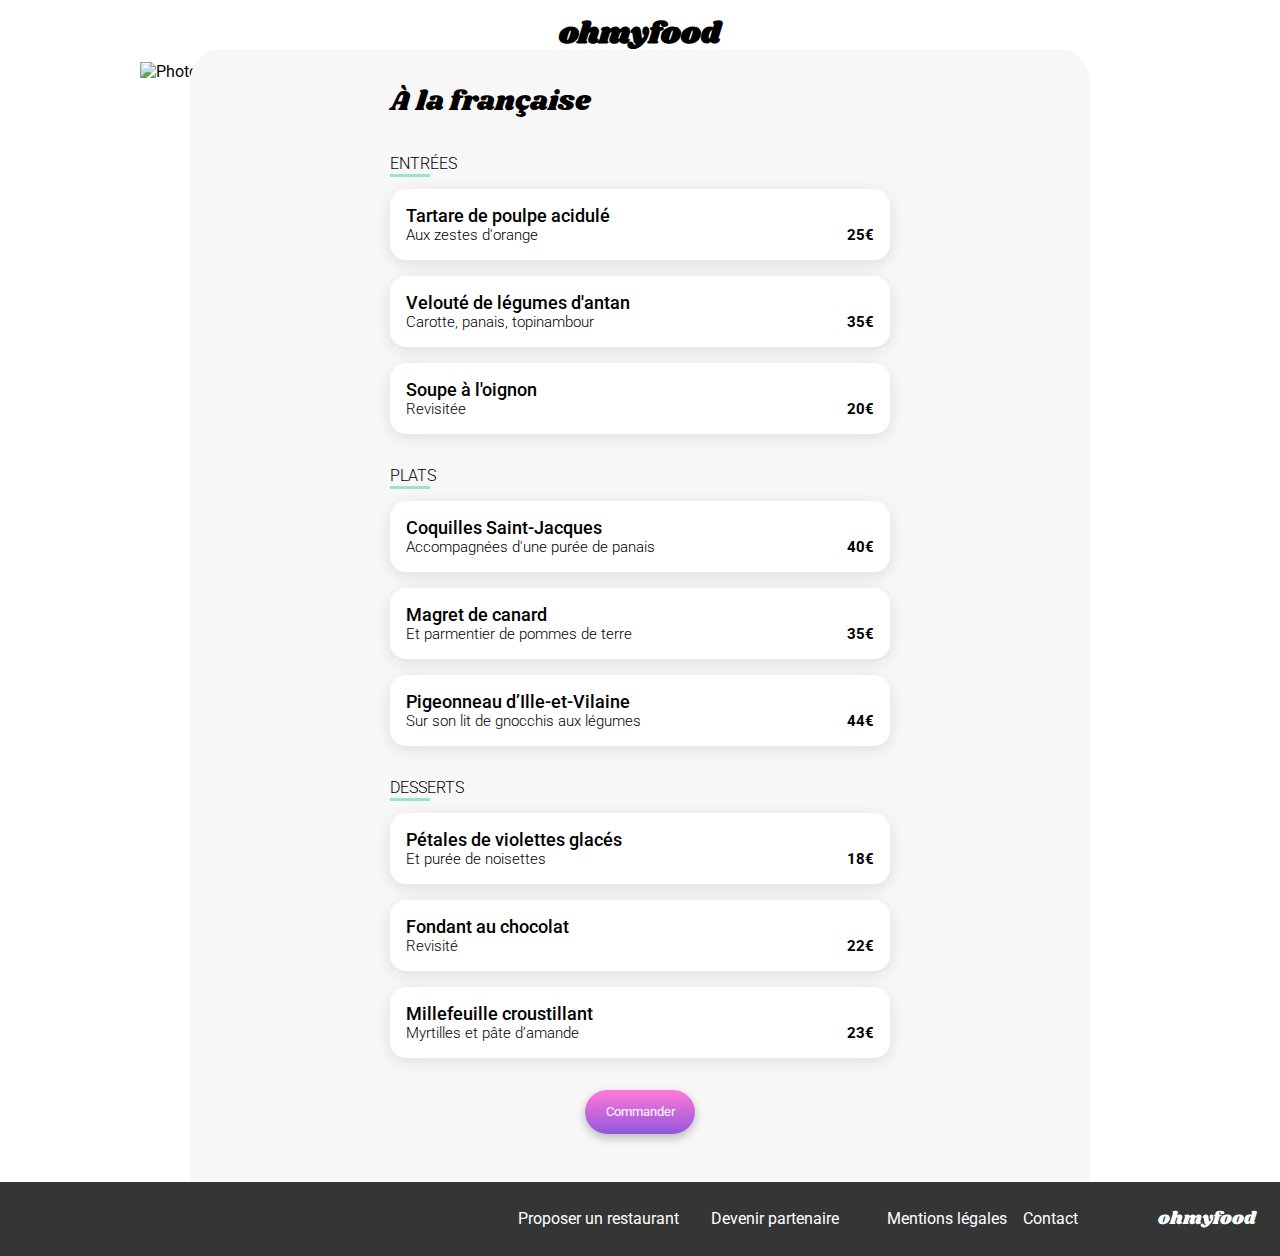
==== html/a-la-francaise.html @ 34677d3c "added restaurants pages" ====
<!DOCTYPE html>
<html lang="fr">

<head>
    <meta charset="UTF-8">
    <meta http-equiv="X-UA-Compatible" content="IE=edge">
    <meta name="viewport" content="width=device-width, initial-scale=1.0">
    <link href="../css/style.css" rel="stylesheet">
    <link href="./images/favicon/favicon.png" rel="icon">
    <link rel="preconnect" href="https://fonts.googleapis.com">
    <link rel="preconnect" href="https://fonts.gstatic.com" crossorigin>
    <link href="https://fonts.googleapis.com/css2?family=Roboto:wght@300;400;500&family=Shrikhand&display=swap"
        rel="stylesheet">
    <script src="https://kit.fontawesome.com/c49140e037.js" crossorigin="anonymous"></script>
    <title>À la française - OhMyFood</title>
</head>

<body>
    <header class="header">
        <div class="header__container">
            <a href="../index.html" class="header__back-link"><i class="fa-solid fa-arrow-left"></i></a>
            <h1 class="header__title">ohmyfood</h1>
        </div>
    </header>


    <main>
        <img class="restaurant-image" src="../images/restaurants/a-la-francaise.jpg"
            alt="Photo du restaurant À la française"></img>
        <div class="carte-wrapper -c-bg-background">
            <div class="carte-restaurant -c-bg-background">
                <div class="carte-restaurant__title">
                    <h3 class="carte-restaurant__name">À la française</h3>
                    <i class="fa-regular fa-heart carte-restaurant__like like-button"></i>
                    <i class="fa-solid fa-heart carte-restaurant__like like-button --liked"></i>
                </div>
                <div class="carte-restaurant__category carte-category">
                    <h4 class="carte-category__title">ENTRÉES</h4>
                    <div class="carte-category__content">
                        <div class="carte-plate__title">Tartare de poulpe acidulé</div>
                        <div class="carte-plate__description">Aux zestes d'orange</div>
                        <div class="carte-plate__price">25€</div>
                    </div>
                    <div class="carte-category__content">
                        <div class="carte-plate__title">Velouté de légumes d'antan</div>
                        <div class="carte-plate__description">Carotte, panais, topinambour</div>
                        <div class="carte-plate__price">35€</div>
                    </div>
                    <div class="carte-category__content">
                        <div class="carte-plate__title">Soupe à l'oignon</div>
                        <div class="carte-plate__description">Revisitée</div>
                        <div class="carte-plate__price">20€</div>
                    </div>
                </div>
                <div class="carte-restaurant__category carte-category">
                    <h4 class="carte-category__title">PLATS</h4>
                    <div class="carte-category__content">
                        <div class="carte-plate__title">Coquilles Saint-Jacques</div>
                        <div class="carte-plate__description">Accompagnées d'une purée de panais</div>
                        <div class="carte-plate__price">40€</div>
                    </div>
                    <div class="carte-category__content">
                        <div class="carte-plate__title">Magret de canard</div>
                        <div class="carte-plate__description">Et parmentier de pommes de terre</div>
                        <div class="carte-plate__price">35€</div>
                    </div>
                    <div class="carte-category__content">
                        <div class="carte-plate__title">Pigeonneau d’Ille-et-Vilaine</div>
                        <div class="carte-plate__description">Sur son lit de gnocchis aux légumes</div>
                        <div class="carte-plate__price">44€</div>
                    </div>
                </div>
                <div class="carte-restaurant__category carte-category">
                    <h4 class="carte-category__title">DESSERTS</h4>
                    <div class="carte-category__content">
                        <div class="carte-plate__title">Pétales de violettes glacés</div>
                        <div class="carte-plate__description">Et purée de noisettes</div>
                        <div class="carte-plate__price">18€</div>
                    </div>
                    <div class="carte-category__content">
                        <div class="carte-plate__title">Fondant au chocolat</div>
                        <div class="carte-plate__description">Revisité</div>
                        <div class="carte-plate__price">22€</div>
                    </div>
                    <div class="carte-category__content">
                        <div class="carte-plate__title">Millefeuille croustillant</div>
                        <div class="carte-plate__description">Myrtilles et pâte d’amande</div>
                        <div class="carte-plate__price">23€</div>
                    </div>
                </div>
                <a href="#" class="carte-restaurant__command-button"><button class="primary-button">Commander</button></a>
            </div>
        </div>
    </main>


    <footer class="footer -c-bg-footer">
        <div class="footer__container">
            <div class="footer__title">ohmyfood</div>
            <ul class="footer__list">
                <li class="footer__link"><i class="fa-solid fa-utensils footer__icon"></i>Proposer un restaurant</li>
                <li class="footer__link"><i class="fa-solid fa-handshake-angle footer__icon"></i>Devenir partenaire</li>
                <li class="footer__link">Mentions légales</li>
                <li class="footer__link"><a class="footer__link" href="mailto:contact@ohmyfood.fr">Contact</a></li>
            </ul>
        </div>
    </footer>
</body>

</html>
---- css/style.css ----
* {
  box-sizing: border-box;
  margin: 0;
  padding: 0;
  text-decoration: none;
  list-style-type: none;
  color: black;
}

:root {
  --main-color: #9356DC;
  --secondary-color: #FF79DA;
  --accent-color: #99E2D0;
  --accent-secondary-color: #008766;
  --icon-color: #7e7e7e;
  --background-color: #F7F7F7;
  --footer-color: #353535;
}

* {
  font-family: "Roboto", sans-serif;
}

h1 {
  font-family: "Shrikhand", cursive;
  text-align: center;
  font-size: 1.875rem;
  padding: 0.4em 0 0.2em;
}

.header__location {
  font-weight: 500;
}

h2 {
  font-size: 1.5rem;
}

.fonctionnement__card-text {
  font-weight: 500;
}

.restaurants__card-title {
  font-size: 1.125rem;
  font-weight: 500;
}

.restaurants__card-subtitle {
  font-weight: 300;
}

.footer__title {
  font-family: "Shrikhand", cursive;
  font-size: 1.125rem;
  color: white;
}

.footer__link {
  color: white;
}

.carte-restaurant__name {
  font-family: "Shrikhand", cursive;
  font-size: 1.75rem;
  font-weight: 400;
}

.carte-category__title {
  font-weight: 300;
  position: relative;
}
.carte-category__title::before {
  content: "";
  position: absolute;
  top: calc(1rem + 4px);
  width: 40px;
  height: 3px;
  background-color: var(--accent-color);
}

.carte-plate__title {
  font-size: 1.125rem;
  font-weight: 500;
}
.carte-plate__description {
  font-size: 0.9375rem;
  font-weight: 300;
}
.carte-plate__price {
  font-size: 0.9375rem;
  font-weight: 700;
}

@media screen and (width > 1024px) {
  .presentation__title {
    font-size: 2.5rem;
  }
}
.primary-button {
  position: relative;
  padding: 0.9rem 1.3rem;
  border: none;
  color: white;
  border-radius: 10rem;
  cursor: pointer;
  background: linear-gradient(180deg, var(--secondary-color) 0%, var(--main-color) 100%);
  box-shadow: 0px 4px 10px rgba(0, 0, 0, 0.25);
  transition: all 0.2s ease-in-out;
}
.primary-button::before {
  content: "";
  position: absolute;
  top: 0;
  left: 0;
  bottom: 0;
  right: 0;
  background: linear-gradient(180deg, var(--secondary-color) 25%, var(--main-color) 120%);
  z-index: -1;
  opacity: 0;
  border-radius: 10rem;
  transition: opacity 0.2s ease-in-out;
}
.primary-button:hover {
  transform: scale(1.05);
  box-shadow: 0px 4px 10px rgba(0, 0, 0, 0.4);
}
.primary-button:hover::before {
  opacity: 1;
}

.like-button {
  font-size: 1.6rem;
  background: transparent;
  z-index: 1;
  pointer-events: none;
}
.like-button.--liked {
  background: linear-gradient(var(--main-color), var(--secondary-color));
  -webkit-background-clip: text;
  background-clip: text;
  color: transparent;
  z-index: 0;
  opacity: 0;
  pointer-events: all;
  transition: opacity 0.2s ease-in-out;
}
.like-button.--liked:hover {
  opacity: 1;
}

.presentation {
  display: flex;
  flex-direction: column;
  justify-content: center;
  align-items: center;
  text-align: center;
  padding: 2rem 2rem 4rem;
}
.presentation__title {
  margin-top: 0.5rem;
  padding: 0 1rem;
}
.presentation__text {
  margin: 1rem 0 2rem;
  color: var(--footer-color);
  font-weight: 300;
}

.fonctionnement__container {
  max-width: 1250px;
  margin: 0 auto;
  padding: 1.25rem;
}
.fonctionnement__title {
  margin-top: 1.2em;
}
.fonctionnement__card-container {
  display: flex;
  flex-direction: column;
  justify-content: center;
  align-items: center;
  gap: 1.5rem;
  margin: 1.625rem 0 2rem;
}
.fonctionnement__card {
  position: relative;
  display: flex;
  justify-content: flex-start;
  width: min(320px, 100%);
  padding: 1.5em;
  border-radius: 1.25rem;
  background-color: var(--background-color);
  box-shadow: 0px 4px 15px rgba(0, 0, 0, 0.15);
}
.fonctionnement__card-icon {
  font-size: 1.2rem;
  margin: 0 1.5rem 0 0.5rem;
  color: var(--icon-color);
}
.fonctionnement__card-number {
  font-size: 0.9rem;
  position: absolute;
  top: 50%;
  left: 0;
  transform: translate(-50%, -50%);
  display: flex;
  flex-direction: row;
  justify-content: center;
  align-items: center;
  width: 1rem;
  height: 1rem;
  border-radius: 10rem;
  padding: 0.7em;
  color: white;
  background-color: var(--main-color);
}

.restaurants__container {
  max-width: 1250px;
  margin: 0 auto;
  padding: 1.25rem;
  padding: 1rem;
}
.restaurants__title {
  margin: 2.5rem 0 1.8rem;
}
.restaurants__card-container {
  display: flex;
  flex-direction: row;
  justify-content: center;
  align-items: center;
  flex-wrap: wrap;
  gap: 1rem;
}
.restaurants__card {
  position: relative;
  display: block;
  flex: 1 1 300px;
  max-width: 400px;
  background-color: white;
  border-radius: 1rem;
  box-shadow: 0px 4px 15px rgba(0, 0, 0, 0.1);
}
.restaurants__card-image {
  width: 100%;
  height: 160px;
  object-fit: cover;
  border-radius: 1rem 1rem 0 0;
}
.restaurants__card-content {
  position: relative;
  display: flex;
  justify-content: space-between;
  align-items: center;
  padding: 0.8em;
}
.restaurants__card-like {
  position: absolute;
  top: 50%;
  right: 1rem;
  transform: translateY(-50%);
}
.restaurants__card-tag {
  position: absolute;
  top: 0.75rem;
  right: 0.75rem;
  width: fit-content;
  padding: 0.4rem 0.6rem;
  border-radius: 0.25rem;
}

@media screen and (width > 950px) {
  .fonctionnement__card-container {
    flex-direction: row;
    gap: 2rem;
  }
  .restaurants__card-container {
    gap: 4rem;
  }
  .restaurants__card {
    flex: 1 0 500px;
  }
}
.restaurant-image {
  width: min(100%, 1000px);
  max-height: 275px;
  object-fit: cover;
  display: block;
  margin: 0 auto;
}

.carte-restaurant, .carte-wrapper {
  max-width: 900px;
  margin: 0 auto;
}

.carte-restaurant {
  border-radius: 2rem 2rem 0 0;
  padding: 1rem;
  position: relative;
  top: -2rem;
}
.carte-restaurant__title {
  margin: 1rem auto;
  display: flex;
  justify-content: space-between;
  align-items: center;
  position: relative;
  width: min(100%, 500px);
}
.carte-restaurant__like {
  position: absolute;
  top: 50%;
  right: 1rem;
  transform: translateY(-50%);
}
.carte-restaurant__category {
  margin: 2rem 0;
}
.carte-restaurant__command-button {
  display: block;
  width: fit-content;
  margin: 0 auto;
}

.carte-category {
  display: flex;
  flex-direction: column;
  align-items: center;
  gap: 1rem;
}
.carte-category__title {
  width: min(100%, 500px);
}
.carte-category__content {
  width: min(100%, 500px);
  background-color: white;
  box-shadow: 0px 4.01149px 15.0431px rgba(0, 0, 0, 0.1);
  border-radius: 1rem;
  padding: 1rem;
  display: flex;
  flex-wrap: wrap;
  justify-content: space-between;
}

.carte-plate__title {
  width: 100%;
}

.footer__container {
  max-width: 1440px;
  margin: 0 auto;
  padding: 1.5rem;
}
.footer__title {
  margin-bottom: 1rem;
}
.footer__list {
  display: flex;
  flex-direction: column;
  gap: 0.3rem;
}
.footer__icon {
  color: white;
  width: 1rem;
  margin-right: 1rem;
}

@media screen and (width > 950px) {
  .footer__container {
    display: flex;
    flex-direction: row-reverse;
    align-items: center;
  }
  .footer__title {
    margin: 0 0 0 5rem;
  }
  .footer__list {
    flex-direction: row;
    gap: 1rem;
  }
  .footer__link:nth-child(2) {
    margin-right: 2rem;
  }
}
.header__location {
  display: flex;
  flex-direction: row;
  justify-content: center;
  align-items: center;
  padding: 1rem 0;
  box-shadow: inset 0px 2px 4px rgba(0, 0, 0, 0.15);
  background-color: var(--background-color);
  filter: brightness(95%);
}
.header__icon {
  margin-right: 1em;
}
.header__container {
  display: flex;
  flex-direction: row;
  justify-content: center;
  align-items: center;
  position: relative;
  width: min(100%, 1000px);
  margin: 0 auto;
}
.header__back-link {
  font-size: 1.5rem;
  position: absolute;
  top: 50%;
  left: 1rem;
  transform: translate(0, -50%);
}

.-c-main {
  color: #9356DC;
}

.-c-bg-main {
  background-color: #9356DC;
}

.-c-secondary {
  color: #FF79DA;
}

.-c-bg-secondary {
  background-color: #FF79DA;
}

.-c-accent {
  color: #99E2D0;
}

.-c-bg-accent {
  background-color: #99E2D0;
}

.-c-accent-secondary {
  color: #008766;
}

.-c-bg-accent-secondary {
  background-color: #008766;
}

.-c-icon {
  color: #7e7e7e;
}

.-c-bg-icon {
  background-color: #7e7e7e;
}

.-c-background {
  color: #F7F7F7;
}

.-c-bg-background {
  background-color: #F7F7F7;
}

.-c-footer {
  color: #353535;
}

.-c-bg-footer {
  background-color: #353535;
}

/*# sourceMappingURL=style.css.map */
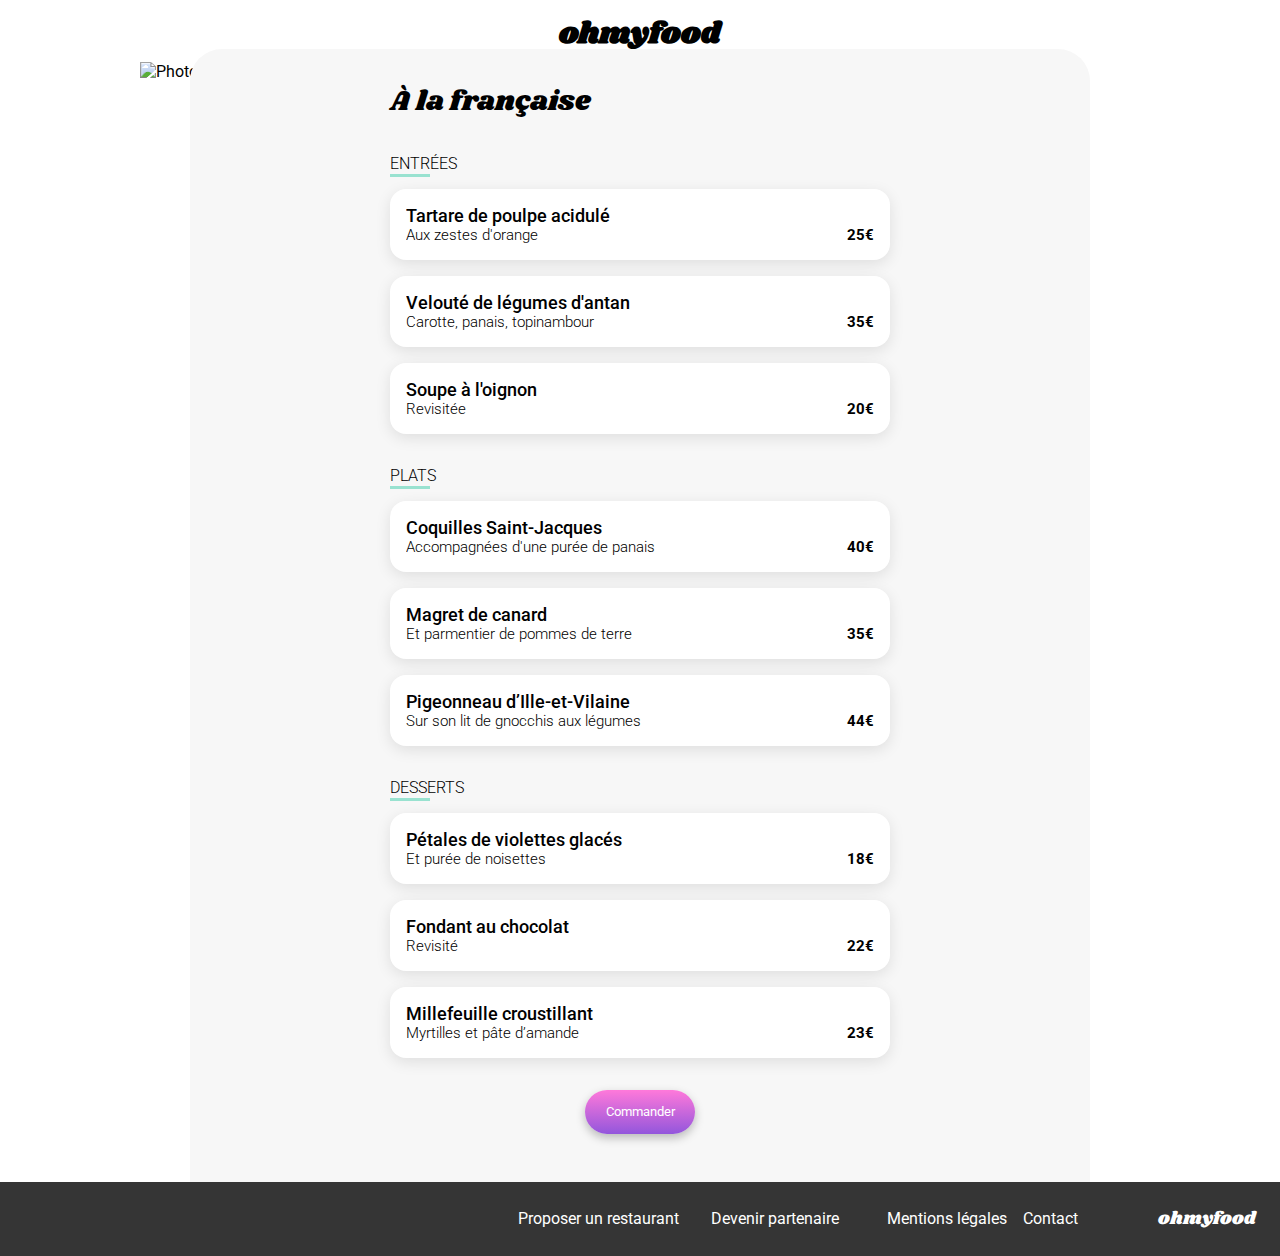
==== commit fcfa7890: "updated text overflow on plate" ====
--- a/html/a-la-francaise.html
+++ b/html/a-la-francaise.html
@@ -37,58 +37,86 @@
                 <div class="carte-restaurant__category carte-category">
                     <h4 class="carte-category__title">ENTRÉES</h4>
                     <div class="carte-category__content">
-                        <div class="carte-plate__title">Tartare de poulpe acidulé</div>
-                        <div class="carte-plate__description">Aux zestes d'orange</div>
-                        <div class="carte-plate__price">25€</div>
+                        <div class="carte-plate__text">
+                            <div class="carte-plate__title">Tartare de poulpe acidulé</div>
+                            <div class="carte-plate__description">Aux zestes d'orange</div>
+                            <div class="carte-plate__price">25€</div>
+                        </div>
+                        <div class="carte-plate__add"><i class="fa-solid fa-circle-check"></i></div>
                     </div>
                     <div class="carte-category__content">
-                        <div class="carte-plate__title">Velouté de légumes d'antan</div>
-                        <div class="carte-plate__description">Carotte, panais, topinambour</div>
-                        <div class="carte-plate__price">35€</div>
+                        <div class="carte-plate__text">
+                            <div class="carte-plate__title">Velouté de légumes d'antan</div>
+                            <div class="carte-plate__description">Carotte, panais, topinambour</div>
+                            <div class="carte-plate__price">35€</div>
+                        </div>
+                        <div class="carte-plate__add"><i class="fa-solid fa-circle-check"></i></div>
                     </div>
                     <div class="carte-category__content">
-                        <div class="carte-plate__title">Soupe à l'oignon</div>
-                        <div class="carte-plate__description">Revisitée</div>
-                        <div class="carte-plate__price">20€</div>
+                        <div class="carte-plate__text">
+                            <div class="carte-plate__title">Soupe à l'oignon</div>
+                            <div class="carte-plate__description">Revisitée</div>
+                            <div class="carte-plate__price">20€</div>
+                        </div>
+                        <div class="carte-plate__add"><i class="fa-solid fa-circle-check"></i></div>
                     </div>
                 </div>
                 <div class="carte-restaurant__category carte-category">
                     <h4 class="carte-category__title">PLATS</h4>
                     <div class="carte-category__content">
-                        <div class="carte-plate__title">Coquilles Saint-Jacques</div>
-                        <div class="carte-plate__description">Accompagnées d'une purée de panais</div>
-                        <div class="carte-plate__price">40€</div>
+                        <div class="carte-plate__text">
+                            <div class="carte-plate__title">Coquilles Saint-Jacques</div>
+                            <div class="carte-plate__description">Accompagnées d'une purée de panais</div>
+                            <div class="carte-plate__price">40€</div>
+                        </div>
+                        <div class="carte-plate__add"><i class="fa-solid fa-circle-check"></i></div>
                     </div>
                     <div class="carte-category__content">
-                        <div class="carte-plate__title">Magret de canard</div>
-                        <div class="carte-plate__description">Et parmentier de pommes de terre</div>
-                        <div class="carte-plate__price">35€</div>
+                        <div class="carte-plate__text">
+                            <div class="carte-plate__title">Magret de canard</div>
+                            <div class="carte-plate__description">Et parmentier de pommes de terre</div>
+                            <div class="carte-plate__price">35€</div>
+                        </div>
+                        <div class="carte-plate__add"><i class="fa-solid fa-circle-check"></i></div>
                     </div>
                     <div class="carte-category__content">
-                        <div class="carte-plate__title">Pigeonneau d’Ille-et-Vilaine</div>
-                        <div class="carte-plate__description">Sur son lit de gnocchis aux légumes</div>
-                        <div class="carte-plate__price">44€</div>
+                        <div class="carte-plate__text">
+                            <div class="carte-plate__title">Pigeonneau d’Ille-et-Vilaine</div>
+                            <div class="carte-plate__description">Sur son lit de gnocchis aux légumes</div>
+                            <div class="carte-plate__price">44€</div>
+                        </div>
+                        <div class="carte-plate__add"><i class="fa-solid fa-circle-check"></i></div>
                     </div>
                 </div>
                 <div class="carte-restaurant__category carte-category">
                     <h4 class="carte-category__title">DESSERTS</h4>
                     <div class="carte-category__content">
-                        <div class="carte-plate__title">Pétales de violettes glacés</div>
-                        <div class="carte-plate__description">Et purée de noisettes</div>
-                        <div class="carte-plate__price">18€</div>
+                        <div class="carte-plate__text">
+                            <div class="carte-plate__title">Pétales de violettes glacés</div>
+                            <div class="carte-plate__description">Et purée de noisettes</div>
+                            <div class="carte-plate__price">18€</div>
+                        </div>
+                        <div class="carte-plate__add"><i class="fa-solid fa-circle-check"></i></div>
                     </div>
                     <div class="carte-category__content">
-                        <div class="carte-plate__title">Fondant au chocolat</div>
-                        <div class="carte-plate__description">Revisité</div>
-                        <div class="carte-plate__price">22€</div>
+                        <div class="carte-plate__text">
+                            <div class="carte-plate__title">Fondant au chocolat</div>
+                            <div class="carte-plate__description">Revisité</div>
+                            <div class="carte-plate__price">22€</div>
+                        </div>
+                        <div class="carte-plate__add"><i class="fa-solid fa-circle-check"></i></div>
                     </div>
                     <div class="carte-category__content">
-                        <div class="carte-plate__title">Millefeuille croustillant</div>
-                        <div class="carte-plate__description">Myrtilles et pâte d’amande</div>
-                        <div class="carte-plate__price">23€</div>
+                        <div class="carte-plate__text">
+                            <div class="carte-plate__title">Millefeuille croustillant</div>
+                            <div class="carte-plate__description">Myrtilles et pâte d’amande</div>
+                            <div class="carte-plate__price">23€</div>
+                        </div>
+                        <div class="carte-plate__add"><i class="fa-solid fa-circle-check"></i></div>
                     </div>
                 </div>
-                <a href="#" class="carte-restaurant__command-button"><button class="primary-button">Commander</button></a>
+                <a href="#" class="carte-restaurant__command-button"><button
+                        class="primary-button">Commander</button></a>
             </div>
         </div>
     </main>
--- a/css/style.css
+++ b/css/style.css
@@ -322,6 +322,9 @@
   width: fit-content;
   margin: 0 auto;
 }
+.carte-restaurant__name {
+  width: 85%;
+}
 
 .carte-category {
   display: flex;
@@ -335,16 +338,52 @@
 .carte-category__content {
   width: min(100%, 500px);
   background-color: white;
-  box-shadow: 0px 4.01149px 15.0431px rgba(0, 0, 0, 0.1);
+  box-shadow: 0px 4px 15px rgba(0, 0, 0, 0.1);
   border-radius: 1rem;
+  display: flex;
+}
+.carte-category__content:hover .carte-plate__add {
+  width: 2em;
+}
+
+.carte-plate__text {
+  width: 80%;
   padding: 1rem;
   display: flex;
   flex-wrap: wrap;
-  justify-content: space-between;
-}
-
+  flex: 1 1 auto;
+}
 .carte-plate__title {
   width: 100%;
+  white-space: nowrap;
+  overflow: hidden;
+  text-overflow: "...";
+}
+.carte-plate__description {
+  width: 80%;
+  white-space: nowrap;
+  overflow: hidden;
+  text-overflow: "...";
+}
+.carte-plate__price {
+  width: 20%;
+  text-align: right;
+}
+.carte-plate__add {
+  font-size: 1.5rem;
+  overflow: hidden;
+  width: 0;
+  transition: width 0.15s ease-in-out;
+  background-color: var(--accent-color);
+  border-radius: 0 1rem 1rem 0;
+  display: flex;
+  flex-direction: row;
+  justify-content: center;
+  align-items: center;
+  flex-shrink: 0;
+}
+.carte-plate__add i {
+  color: white;
 }
 
 .footer__container {
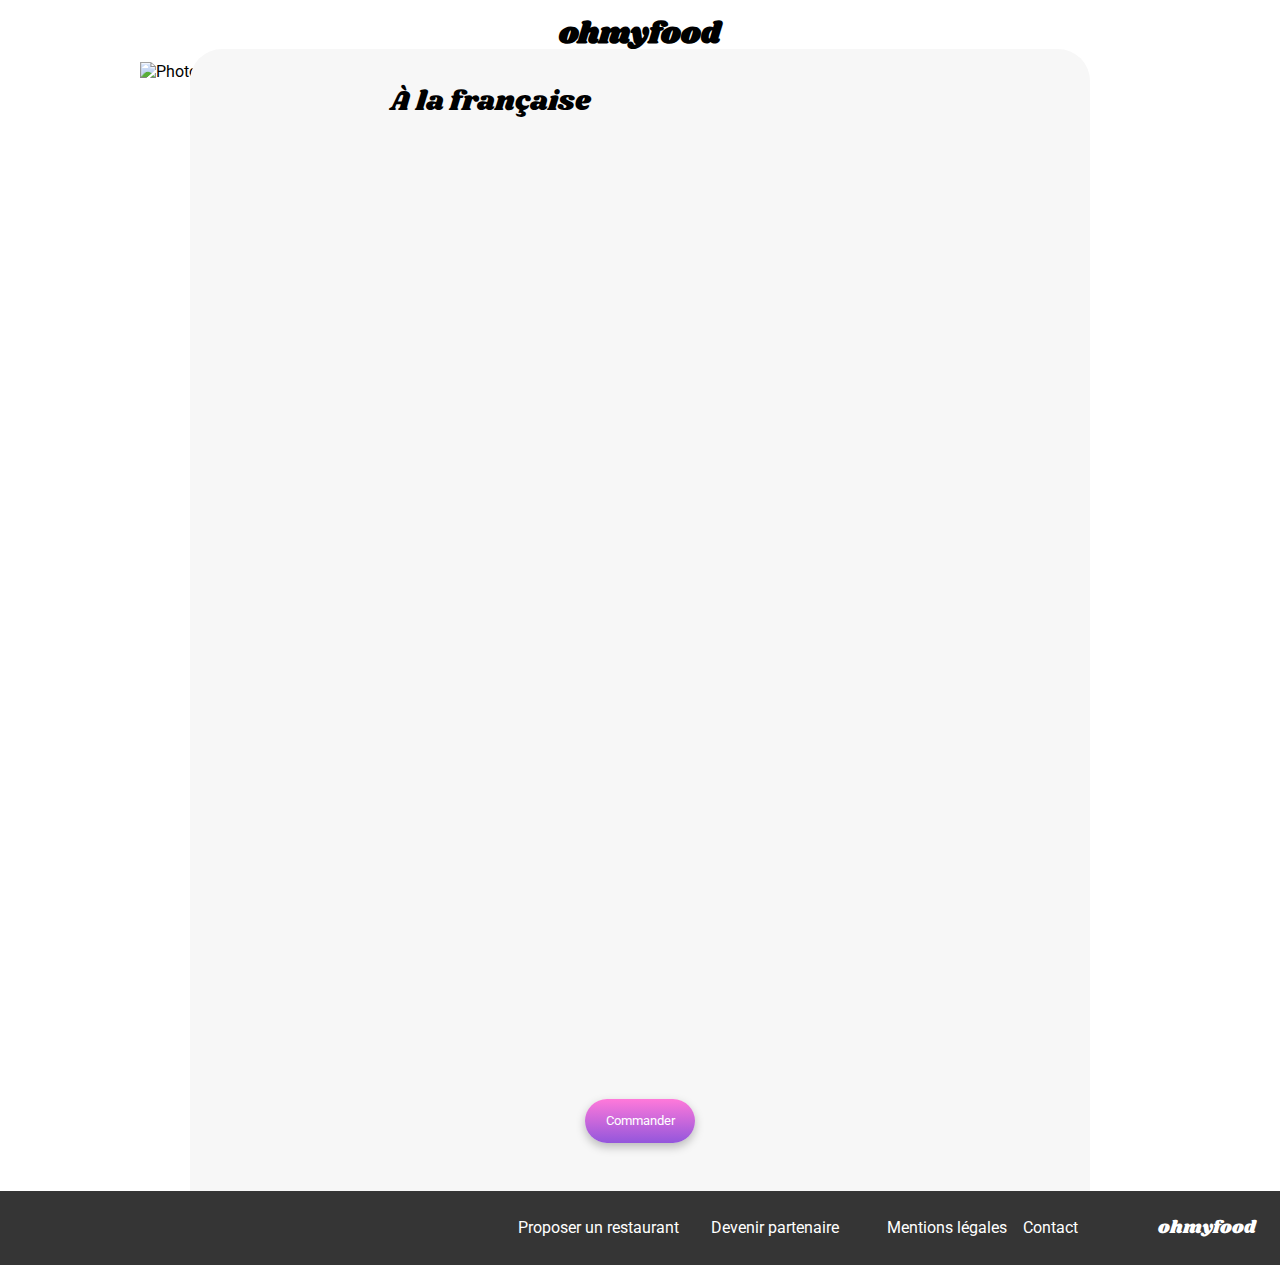
==== commit 9cc90178: "better scss organization + favicon" ====
--- a/html/a-la-francaise.html
+++ b/html/a-la-francaise.html
@@ -6,7 +6,7 @@
     <meta http-equiv="X-UA-Compatible" content="IE=edge">
     <meta name="viewport" content="width=device-width, initial-scale=1.0">
     <link href="../css/style.css" rel="stylesheet">
-    <link href="./images/favicon/favicon.png" rel="icon">
+    <link href="../images/favicon/favicon.ico" rel="icon">
     <link rel="preconnect" href="https://fonts.googleapis.com">
     <link rel="preconnect" href="https://fonts.gstatic.com" crossorigin>
     <link href="https://fonts.googleapis.com/css2?family=Roboto:wght@300;400;500&family=Shrikhand&display=swap"
@@ -28,89 +28,90 @@
         <img class="restaurant-image" src="../images/restaurants/a-la-francaise.jpg"
             alt="Photo du restaurant À la française"></img>
         <div class="carte-wrapper -c-bg-background">
+            <!-- wrapper used to get the background correctly placed since the div below is "transform: translate" -->
             <div class="carte-restaurant -c-bg-background">
                 <div class="carte-restaurant__title">
-                    <h3 class="carte-restaurant__name">À la française</h3>
+                    <h2 class="carte-restaurant__name">À la française</h2>
                     <i class="fa-regular fa-heart carte-restaurant__like like-button"></i>
                     <i class="fa-solid fa-heart carte-restaurant__like like-button --liked"></i>
                 </div>
                 <div class="carte-restaurant__category carte-category">
-                    <h4 class="carte-category__title">ENTRÉES</h4>
+                    <h3 class="carte-category__title">ENTRÉES</h3>
                     <div class="carte-category__content">
                         <div class="carte-plate__text">
-                            <div class="carte-plate__title">Tartare de poulpe acidulé</div>
-                            <div class="carte-plate__description">Aux zestes d'orange</div>
-                            <div class="carte-plate__price">25€</div>
+                            <p class="carte-plate__title">Tartare de poulpe acidulé</p>
+                            <p class="carte-plate__description">Aux zestes d'orange</p>
+                            <span class="carte-plate__price">25€</span>
                         </div>
                         <div class="carte-plate__add"><i class="fa-solid fa-circle-check"></i></div>
                     </div>
                     <div class="carte-category__content">
                         <div class="carte-plate__text">
-                            <div class="carte-plate__title">Velouté de légumes d'antan</div>
-                            <div class="carte-plate__description">Carotte, panais, topinambour</div>
-                            <div class="carte-plate__price">35€</div>
+                            <p class="carte-plate__title">Velouté de légumes d'antan</p>
+                            <p class="carte-plate__description">Carotte, panais, topinambour</p>
+                            <span class="carte-plate__price">35€</span>
                         </div>
                         <div class="carte-plate__add"><i class="fa-solid fa-circle-check"></i></div>
                     </div>
                     <div class="carte-category__content">
                         <div class="carte-plate__text">
-                            <div class="carte-plate__title">Soupe à l'oignon</div>
-                            <div class="carte-plate__description">Revisitée</div>
-                            <div class="carte-plate__price">20€</div>
+                            <p class="carte-plate__title">Soupe à l'oignon</p>
+                            <p class="carte-plate__description">Revisitée</p>
+                            <span class="carte-plate__price">20€</span>
                         </div>
                         <div class="carte-plate__add"><i class="fa-solid fa-circle-check"></i></div>
                     </div>
                 </div>
                 <div class="carte-restaurant__category carte-category">
-                    <h4 class="carte-category__title">PLATS</h4>
+                    <h3 class="carte-category__title">PLATS</h3>
                     <div class="carte-category__content">
                         <div class="carte-plate__text">
-                            <div class="carte-plate__title">Coquilles Saint-Jacques</div>
-                            <div class="carte-plate__description">Accompagnées d'une purée de panais</div>
-                            <div class="carte-plate__price">40€</div>
+                            <p class="carte-plate__title">Coquilles Saint-Jacques</p>
+                            <p class="carte-plate__description">Accompagnées d'une purée de panais</p>
+                            <span class="carte-plate__price">40€</span>
                         </div>
                         <div class="carte-plate__add"><i class="fa-solid fa-circle-check"></i></div>
                     </div>
                     <div class="carte-category__content">
                         <div class="carte-plate__text">
-                            <div class="carte-plate__title">Magret de canard</div>
-                            <div class="carte-plate__description">Et parmentier de pommes de terre</div>
-                            <div class="carte-plate__price">35€</div>
+                            <p class="carte-plate__title">Magret de canard</p>
+                            <p class="carte-plate__description">Et parmentier de pommes de terre</p>
+                            <span class="carte-plate__price">35€</span>
                         </div>
                         <div class="carte-plate__add"><i class="fa-solid fa-circle-check"></i></div>
                     </div>
                     <div class="carte-category__content">
                         <div class="carte-plate__text">
-                            <div class="carte-plate__title">Pigeonneau d’Ille-et-Vilaine</div>
-                            <div class="carte-plate__description">Sur son lit de gnocchis aux légumes</div>
-                            <div class="carte-plate__price">44€</div>
+                            <p class="carte-plate__title">Pigeonneau d’Ille-et-Vilaine</p>
+                            <p class="carte-plate__description">Sur son lit de gnocchis aux légumes</p>
+                            <span class="carte-plate__price">44€</span>
                         </div>
                         <div class="carte-plate__add"><i class="fa-solid fa-circle-check"></i></div>
                     </div>
                 </div>
                 <div class="carte-restaurant__category carte-category">
-                    <h4 class="carte-category__title">DESSERTS</h4>
+                    <h3 class="carte-category__title">DESSERTS</h3>
                     <div class="carte-category__content">
                         <div class="carte-plate__text">
-                            <div class="carte-plate__title">Pétales de violettes glacés</div>
-                            <div class="carte-plate__description">Et purée de noisettes</div>
-                            <div class="carte-plate__price">18€</div>
+                            <p class="carte-plate__title">Pétales de violettes glacés</p>
+                            <p class="carte-plate__description">Et purée de noisettes</p>
+                            <span class="carte-plate__price">18€</span>
                         </div>
                         <div class="carte-plate__add"><i class="fa-solid fa-circle-check"></i></div>
                     </div>
                     <div class="carte-category__content">
                         <div class="carte-plate__text">
-                            <div class="carte-plate__title">Fondant au chocolat</div>
-                            <div class="carte-plate__description">Revisité</div>
-                            <div class="carte-plate__price">22€</div>
+                            <p class="carte-plate__title">Fondant au chocolat</p>
+                            <p class="carte-plate__description">Revisité</p>
+                            <span class="carte-plate__price">22€</span>
                         </div>
                         <div class="carte-plate__add"><i class="fa-solid fa-circle-check"></i></div>
                     </div>
                     <div class="carte-category__content">
                         <div class="carte-plate__text">
-                            <div class="carte-plate__title">Millefeuille croustillant</div>
-                            <div class="carte-plate__description">Myrtilles et pâte d’amande</div>
-                            <div class="carte-plate__price">23€</div>
+                            <p class="carte-plate__title">Millefeuille croustillant</p>
+                            <p class="carte-plate__description">Myrtilles et pâte d’amande</p>
+                            <span class="carte-plate__price">23€</span>
                         </div>
                         <div class="carte-plate__add"><i class="fa-solid fa-circle-check"></i></div>
                     </div>
--- a/css/style.css
+++ b/css/style.css
@@ -2,9 +2,9 @@
   box-sizing: border-box;
   margin: 0;
   padding: 0;
+  color: black;
+  list-style-type: none;
   text-decoration: none;
-  list-style-type: none;
-  color: black;
 }
 
 :root {
@@ -21,18 +21,18 @@
   font-family: "Roboto", sans-serif;
 }
 
-h1 {
+.header__title {
+  padding: 0.4em 0 0.2em;
   font-family: "Shrikhand", cursive;
+  font-size: 1.875rem;
   text-align: center;
-  font-size: 1.875rem;
-  padding: 0.4em 0 0.2em;
 }
 
 .header__location {
   font-weight: 500;
 }
 
-h2 {
+.presentation__title {
   font-size: 1.5rem;
 }
 
@@ -66,15 +66,15 @@
 }
 
 .carte-category__title {
+  position: relative;
   font-weight: 300;
-  position: relative;
 }
 .carte-category__title::before {
-  content: "";
   position: absolute;
   top: calc(1rem + 4px);
   width: 40px;
   height: 3px;
+  content: "";
   background-color: var(--accent-color);
 }
 
@@ -91,6 +91,10 @@
   font-weight: 700;
 }
 
+.loader__text {
+  text-align: center;
+}
+
 @media screen and (width > 1024px) {
   .presentation__title {
     font-size: 2.5rem;
@@ -100,52 +104,84 @@
   position: relative;
   padding: 0.9rem 1.3rem;
   border: none;
-  color: white;
   border-radius: 10rem;
-  cursor: pointer;
   background: linear-gradient(180deg, var(--secondary-color) 0%, var(--main-color) 100%);
   box-shadow: 0px 4px 10px rgba(0, 0, 0, 0.25);
+  color: white;
   transition: all 0.2s ease-in-out;
+  cursor: pointer;
 }
 .primary-button::before {
+  position: absolute;
+  top: 0;
+  right: 0;
+  bottom: 0;
+  left: 0;
+  z-index: -1;
   content: "";
+  border-radius: 10rem;
+  background: linear-gradient(180deg, var(--secondary-color) 25%, var(--main-color) 120%);
+  transition: opacity 0.2s ease-in-out;
+  opacity: 0;
+}
+.primary-button:hover {
+  box-shadow: 0px 4px 10px rgba(0, 0, 0, 0.4);
+  transform: scale(1.05);
+}
+.primary-button:hover::before {
+  opacity: 1;
+}
+
+.like-button {
+  z-index: 1;
+  background: transparent;
+  font-size: 1.6rem;
+  pointer-events: none;
+}
+.like-button.--liked {
+  z-index: 0;
+  background: linear-gradient(var(--main-color), var(--secondary-color));
+  -webkit-background-clip: text;
+  background-clip: text;
+  color: transparent;
+  transition: opacity 0.2s ease-in-out;
+  opacity: 0;
+  pointer-events: all;
+}
+.like-button.--liked:hover {
+  opacity: 1;
+}
+
+.loader {
   position: absolute;
   top: 0;
   left: 0;
   bottom: 0;
   right: 0;
-  background: linear-gradient(180deg, var(--secondary-color) 25%, var(--main-color) 120%);
-  z-index: -1;
-  opacity: 0;
-  border-radius: 10rem;
-  transition: opacity 0.2s ease-in-out;
-}
-.primary-button:hover {
-  transform: scale(1.05);
-  box-shadow: 0px 4px 10px rgba(0, 0, 0, 0.4);
-}
-.primary-button:hover::before {
-  opacity: 1;
-}
-
-.like-button {
-  font-size: 1.6rem;
-  background: transparent;
-  z-index: 1;
-  pointer-events: none;
-}
-.like-button.--liked {
-  background: linear-gradient(var(--main-color), var(--secondary-color));
-  -webkit-background-clip: text;
-  background-clip: text;
-  color: transparent;
-  z-index: 0;
-  opacity: 0;
-  pointer-events: all;
-  transition: opacity 0.2s ease-in-out;
-}
-.like-button.--liked:hover {
-  opacity: 1;
+  display: flex;
+  flex-direction: row;
+  justify-content: center;
+  align-items: center;
+  width: 100vw;
+  height: 100vh;
+  background-color: rgba(0, 0, 0, 0.3137254902);
+}
+.loader__container {
+  display: flex;
+  flex-direction: column;
+  justify-content: center;
+  align-items: center;
+  gap: 1em;
+  padding: 2em;
+  margin: 1rem;
+  border-radius: 1rem;
+  background-color: white;
+  box-shadow: 5px 5px 15px rgba(0, 0, 0, 0.5);
+}
+.loader__icon-container {
+  display: flex;
+  gap: 1em;
+  font-size: 1.5rem;
 }
 
 .presentation {
@@ -153,8 +189,8 @@
   flex-direction: column;
   justify-content: center;
   align-items: center;
+  padding: 2rem 2rem 4rem;
   text-align: center;
-  padding: 2rem 2rem 4rem;
 }
 .presentation__title {
   margin-top: 0.5rem;
@@ -162,11 +198,11 @@
 }
 .presentation__text {
   margin: 1rem 0 2rem;
+  font-weight: 300;
   color: var(--footer-color);
-  font-weight: 300;
-}
-
-.fonctionnement__container {
+}
+
+.fonctionnement {
   max-width: 1250px;
   margin: 0 auto;
   padding: 1.25rem;
@@ -193,32 +229,31 @@
   box-shadow: 0px 4px 15px rgba(0, 0, 0, 0.15);
 }
 .fonctionnement__card-icon {
+  margin: 0 1.5rem 0 0.5rem;
   font-size: 1.2rem;
-  margin: 0 1.5rem 0 0.5rem;
   color: var(--icon-color);
 }
 .fonctionnement__card-number {
-  font-size: 0.9rem;
   position: absolute;
   top: 50%;
   left: 0;
-  transform: translate(-50%, -50%);
   display: flex;
   flex-direction: row;
   justify-content: center;
   align-items: center;
   width: 1rem;
   height: 1rem;
+  padding: 0.7em;
   border-radius: 10rem;
-  padding: 0.7em;
+  background-color: var(--main-color);
+  font-size: 0.9rem;
   color: white;
-  background-color: var(--main-color);
+  transform: translate(-50%, -50%);
 }
 
 .restaurants__container {
   max-width: 1250px;
   margin: 0 auto;
-  padding: 1.25rem;
   padding: 1rem;
 }
 .restaurants__title {
@@ -237,21 +272,18 @@
   display: block;
   flex: 1 1 300px;
   max-width: 400px;
+  border-radius: 1rem;
   background-color: white;
-  border-radius: 1rem;
   box-shadow: 0px 4px 15px rgba(0, 0, 0, 0.1);
 }
 .restaurants__card-image {
   width: 100%;
   height: 160px;
+  border-radius: 1rem 1rem 0 0;
   object-fit: cover;
-  border-radius: 1rem 1rem 0 0;
 }
 .restaurants__card-content {
   position: relative;
-  display: flex;
-  justify-content: space-between;
-  align-items: center;
   padding: 0.8em;
 }
 .restaurants__card-like {
@@ -282,11 +314,11 @@
   }
 }
 .restaurant-image {
+  display: block;
   width: min(100%, 1000px);
   max-height: 275px;
+  margin: 0 auto;
   object-fit: cover;
-  display: block;
-  margin: 0 auto;
 }
 
 .carte-restaurant, .carte-wrapper {
@@ -295,18 +327,15 @@
 }
 
 .carte-restaurant {
+  position: relative;
+  top: -2rem;
+  padding: 1rem;
   border-radius: 2rem 2rem 0 0;
-  padding: 1rem;
-  position: relative;
-  top: -2rem;
 }
 .carte-restaurant__title {
+  position: relative;
+  width: min(100%, 500px);
   margin: 1rem auto;
-  display: flex;
-  justify-content: space-between;
-  align-items: center;
-  position: relative;
-  width: min(100%, 500px);
 }
 .carte-restaurant__like {
   position: absolute;
@@ -329,6 +358,7 @@
 .carte-category {
   display: flex;
   flex-direction: column;
+  justify-content: center;
   align-items: center;
   gap: 1rem;
 }
@@ -336,22 +366,22 @@
   width: min(100%, 500px);
 }
 .carte-category__content {
+  display: flex;
   width: min(100%, 500px);
+  border-radius: 1rem;
   background-color: white;
   box-shadow: 0px 4px 15px rgba(0, 0, 0, 0.1);
-  border-radius: 1rem;
-  display: flex;
 }
 .carte-category__content:hover .carte-plate__add {
   width: 2em;
 }
 
 .carte-plate__text {
+  display: flex;
+  flex-wrap: wrap;
+  flex: 1 1 auto;
   width: 80%;
   padding: 1rem;
-  display: flex;
-  flex-wrap: wrap;
-  flex: 1 1 auto;
 }
 .carte-plate__title {
   width: 100%;
@@ -370,17 +400,17 @@
   text-align: right;
 }
 .carte-plate__add {
+  display: flex;
+  flex-direction: row;
+  justify-content: center;
+  align-items: center;
+  flex-shrink: 0;
+  width: 0;
+  border-radius: 0 1rem 1rem 0;
+  background-color: var(--accent-color);
   font-size: 1.5rem;
   overflow: hidden;
-  width: 0;
   transition: width 0.15s ease-in-out;
-  background-color: var(--accent-color);
-  border-radius: 0 1rem 1rem 0;
-  display: flex;
-  flex-direction: row;
-  justify-content: center;
-  align-items: center;
-  flex-shrink: 0;
 }
 .carte-plate__add i {
   color: white;
@@ -400,9 +430,9 @@
   gap: 0.3rem;
 }
 .footer__icon {
-  color: white;
   width: 1rem;
   margin-right: 1rem;
+  color: white;
 }
 
 @media screen and (width > 950px) {
@@ -428,8 +458,8 @@
   justify-content: center;
   align-items: center;
   padding: 1rem 0;
+  background-color: var(--background-color);
   box-shadow: inset 0px 2px 4px rgba(0, 0, 0, 0.15);
-  background-color: var(--background-color);
   filter: brightness(95%);
 }
 .header__icon {
@@ -445,10 +475,10 @@
   margin: 0 auto;
 }
 .header__back-link {
-  font-size: 1.5rem;
   position: absolute;
   top: 50%;
   left: 1rem;
+  font-size: 1.5rem;
   transform: translate(0, -50%);
 }
 
@@ -508,4 +538,64 @@
   background-color: #353535;
 }
 
+#loader-icon-1 {
+  animation: move-loader-icon 4s ease-in-out 0s infinite normal none;
+}
+
+#loader-icon-2 {
+  animation: move-loader-icon 4s ease-in-out 1s infinite normal none;
+}
+
+#loader-icon-3 {
+  animation: move-loader-icon 4s ease-in-out 2s infinite normal none;
+}
+
+@keyframes move-loader-icon {
+  0% {
+    transform: scale(1) translate(0, 0);
+  }
+  25% {
+    transform: translate(0, -100%) scale(1.2);
+  }
+  50% {
+    transform: translate(0, 0) scale(1);
+  }
+}
+#loader {
+  animation: display-loader 0s ease-in-out 4s forwards;
+}
+
+@keyframes display-loader {
+  to {
+    visibility: hidden;
+    z-index: -1;
+    width: 0;
+    height: 0;
+  }
+}
+.carte-category:nth-child(2) {
+  transform: translateX(-50%);
+  opacity: 0;
+  animation: menu-display 1.5s ease-in-out 0s forwards;
+}
+
+.carte-category:nth-child(3) {
+  transform: translateX(-50%);
+  opacity: 0;
+  animation: menu-display 1.5s ease-in-out 1s forwards;
+}
+
+.carte-category:nth-child(4) {
+  transform: translateX(-50%);
+  opacity: 0;
+  animation: menu-display 1.5s ease-in-out 2s forwards;
+}
+
+@keyframes menu-display {
+  to {
+    opacity: 1;
+    transform: translateX(0%);
+  }
+}
+
 /*# sourceMappingURL=style.css.map */
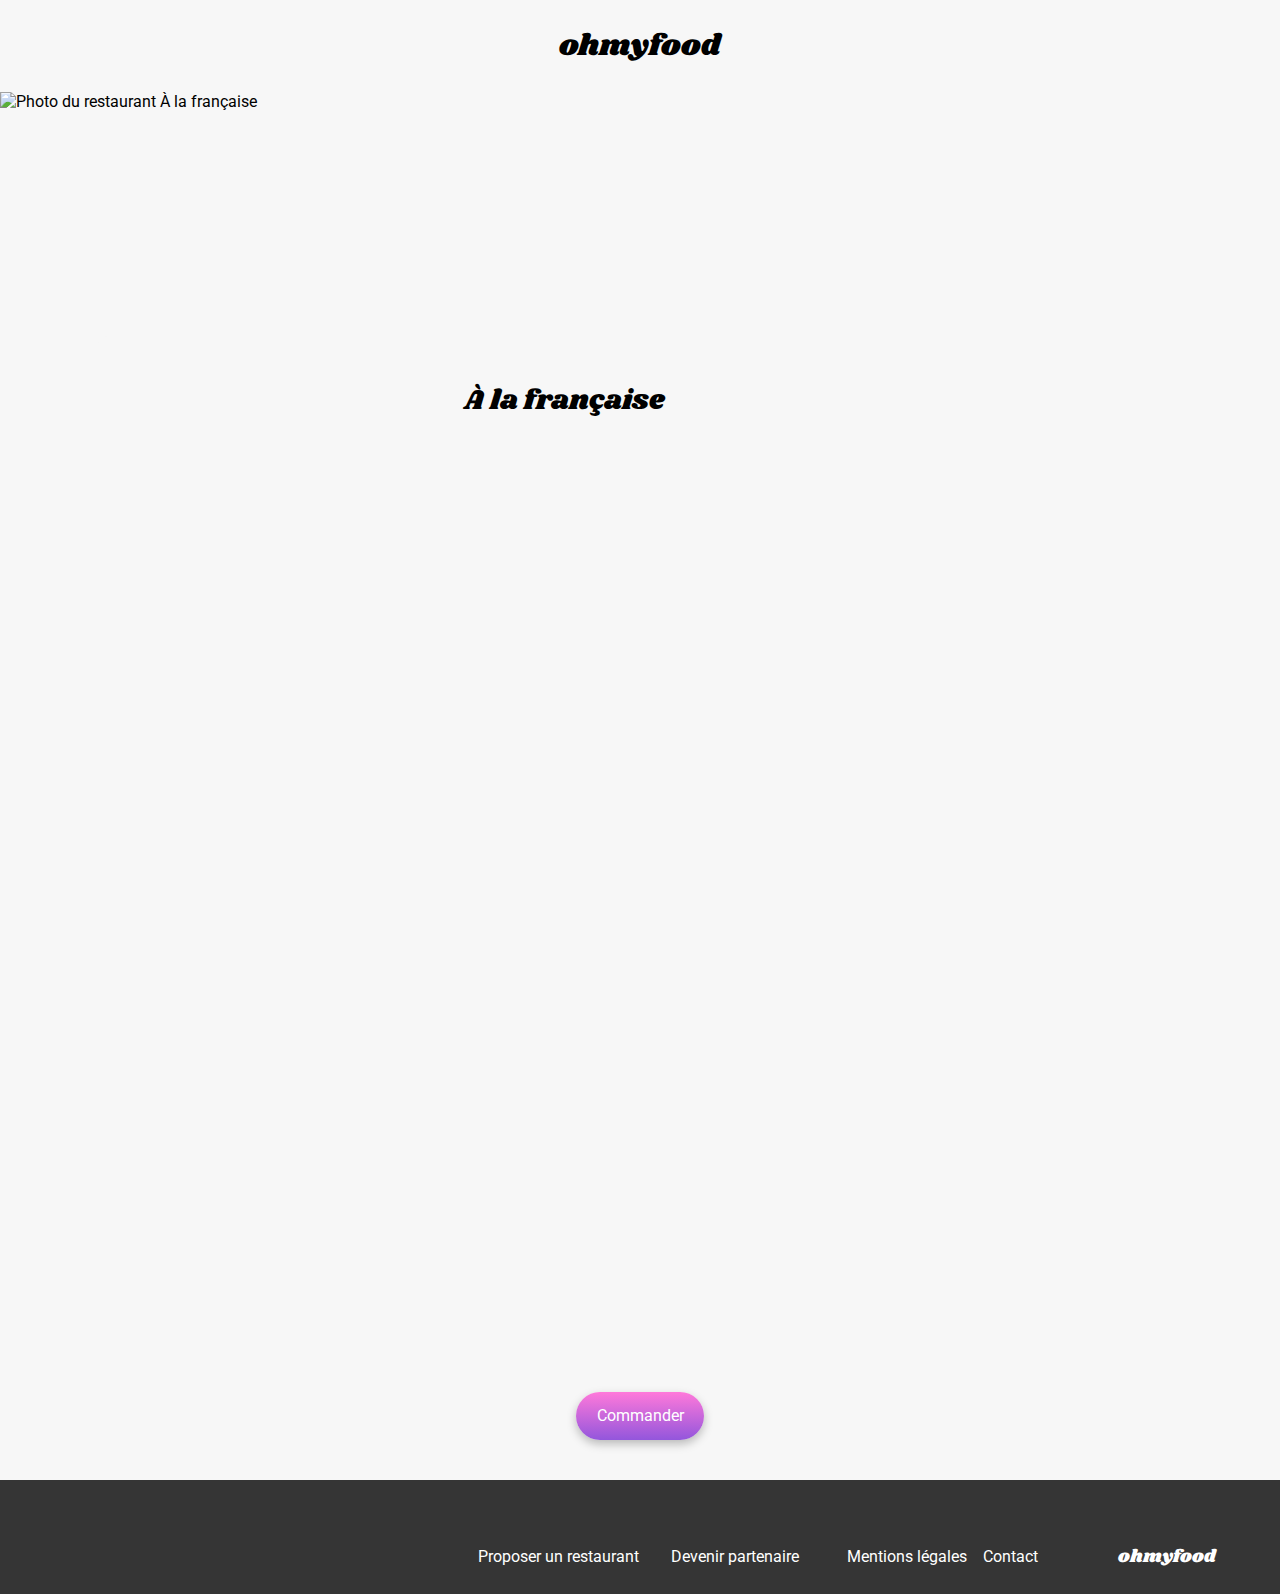
==== commit 67050ade: "fix cart overlay" ====
--- a/html/a-la-francaise.html
+++ b/html/a-la-francaise.html
@@ -7,132 +7,117 @@
     <meta name="viewport" content="width=device-width, initial-scale=1.0">
     <link href="../css/style.css" rel="stylesheet">
     <link href="../images/favicon/favicon.ico" rel="icon">
-    <link rel="preconnect" href="https://fonts.googleapis.com">
-    <link rel="preconnect" href="https://fonts.gstatic.com" crossorigin>
-    <link href="https://fonts.googleapis.com/css2?family=Roboto:wght@300;400;500&family=Shrikhand&display=swap"
-        rel="stylesheet">
     <script src="https://kit.fontawesome.com/c49140e037.js" crossorigin="anonymous"></script>
     <title>À la française - OhMyFood</title>
 </head>
 
 <body>
     <header class="header">
-        <div class="header__container">
-            <a href="../index.html" class="header__back-link"><i class="fa-solid fa-arrow-left"></i></a>
-            <h1 class="header__title">ohmyfood</h1>
-        </div>
+        <a href="../index.html" class="header__back-link">
+            <i class="fa-solid fa-arrow-left"></i>
+        </a>
+        <h1>
+            <a href="../index.html" class="header__title">ohmyfood</a>
+        </h1>
     </header>
 
 
-    <main>
-        <img class="restaurant-image" src="../images/restaurants/a-la-francaise.jpg"
-            alt="Photo du restaurant À la française"></img>
-        <div class="carte-wrapper -c-bg-background">
-            <!-- wrapper used to get the background correctly placed since the div below is "transform: translate" -->
-            <div class="carte-restaurant -c-bg-background">
-                <div class="carte-restaurant__title">
-                    <h2 class="carte-restaurant__name">À la française</h2>
-                    <i class="fa-regular fa-heart carte-restaurant__like like-button"></i>
-                    <i class="fa-solid fa-heart carte-restaurant__like like-button --liked"></i>
+    <main class="main-carte-restaurant">
+        <img class="image-carte-restaurant" src="../images/restaurants/a-la-francaise.jpg"
+            alt="Photo du restaurant À la française">
+        <div class="carte-restaurant">
+            <h2 class="carte-restaurant__name">
+                À la française
+                <i class="fa-regular fa-heart carte-restaurant__like like-button"></i>
+                <i class="fa-solid fa-heart carte-restaurant__like like-button -liked"></i>
+            </h2>
+
+            <section class="carte-restaurant__category">
+                <h3 class="carte-restaurant__category-title">ENTRÉES</h3>
+                <div class="carte-restaurant__content">
+                    <p class="carte-restaurant__title">Tartare de poulpe acidulé</p>
+                    <p class="carte-restaurant__description">Aux zestes d'orange</p>
+                    <span class="carte-restaurant__price">25€</span>
+                    <span class="carte-restaurant__add"><i class="fa-solid fa-circle-check"></i></span>
                 </div>
-                <div class="carte-restaurant__category carte-category">
-                    <h3 class="carte-category__title">ENTRÉES</h3>
-                    <div class="carte-category__content">
-                        <div class="carte-plate__text">
-                            <p class="carte-plate__title">Tartare de poulpe acidulé</p>
-                            <p class="carte-plate__description">Aux zestes d'orange</p>
-                            <span class="carte-plate__price">25€</span>
-                        </div>
-                        <div class="carte-plate__add"><i class="fa-solid fa-circle-check"></i></div>
-                    </div>
-                    <div class="carte-category__content">
-                        <div class="carte-plate__text">
-                            <p class="carte-plate__title">Velouté de légumes d'antan</p>
-                            <p class="carte-plate__description">Carotte, panais, topinambour</p>
-                            <span class="carte-plate__price">35€</span>
-                        </div>
-                        <div class="carte-plate__add"><i class="fa-solid fa-circle-check"></i></div>
-                    </div>
-                    <div class="carte-category__content">
-                        <div class="carte-plate__text">
-                            <p class="carte-plate__title">Soupe à l'oignon</p>
-                            <p class="carte-plate__description">Revisitée</p>
-                            <span class="carte-plate__price">20€</span>
-                        </div>
-                        <div class="carte-plate__add"><i class="fa-solid fa-circle-check"></i></div>
-                    </div>
+                <div class="carte-restaurant__content">
+                    <p class="carte-restaurant__title">Velouté de légumes d'antan</p>
+                    <p class="carte-restaurant__description">Carotte, panais, topinambour</p>
+                    <span class="carte-restaurant__price">35€</span>
+                    <span class="carte-restaurant__add"><i class="fa-solid fa-circle-check"></i></span>
                 </div>
-                <div class="carte-restaurant__category carte-category">
-                    <h3 class="carte-category__title">PLATS</h3>
-                    <div class="carte-category__content">
-                        <div class="carte-plate__text">
-                            <p class="carte-plate__title">Coquilles Saint-Jacques</p>
-                            <p class="carte-plate__description">Accompagnées d'une purée de panais</p>
-                            <span class="carte-plate__price">40€</span>
-                        </div>
-                        <div class="carte-plate__add"><i class="fa-solid fa-circle-check"></i></div>
-                    </div>
-                    <div class="carte-category__content">
-                        <div class="carte-plate__text">
-                            <p class="carte-plate__title">Magret de canard</p>
-                            <p class="carte-plate__description">Et parmentier de pommes de terre</p>
-                            <span class="carte-plate__price">35€</span>
-                        </div>
-                        <div class="carte-plate__add"><i class="fa-solid fa-circle-check"></i></div>
-                    </div>
-                    <div class="carte-category__content">
-                        <div class="carte-plate__text">
-                            <p class="carte-plate__title">Pigeonneau d’Ille-et-Vilaine</p>
-                            <p class="carte-plate__description">Sur son lit de gnocchis aux légumes</p>
-                            <span class="carte-plate__price">44€</span>
-                        </div>
-                        <div class="carte-plate__add"><i class="fa-solid fa-circle-check"></i></div>
-                    </div>
+                <div class="carte-restaurant__content">
+                    <p class="carte-restaurant__title">Soupe à l'oignon</p>
+                    <p class="carte-restaurant__description">Revisitée</p>
+                    <span class="carte-restaurant__price">20€</span>
+                    <span class="carte-restaurant__add"><i class="fa-solid fa-circle-check"></i></span>
                 </div>
-                <div class="carte-restaurant__category carte-category">
-                    <h3 class="carte-category__title">DESSERTS</h3>
-                    <div class="carte-category__content">
-                        <div class="carte-plate__text">
-                            <p class="carte-plate__title">Pétales de violettes glacés</p>
-                            <p class="carte-plate__description">Et purée de noisettes</p>
-                            <span class="carte-plate__price">18€</span>
-                        </div>
-                        <div class="carte-plate__add"><i class="fa-solid fa-circle-check"></i></div>
-                    </div>
-                    <div class="carte-category__content">
-                        <div class="carte-plate__text">
-                            <p class="carte-plate__title">Fondant au chocolat</p>
-                            <p class="carte-plate__description">Revisité</p>
-                            <span class="carte-plate__price">22€</span>
-                        </div>
-                        <div class="carte-plate__add"><i class="fa-solid fa-circle-check"></i></div>
-                    </div>
-                    <div class="carte-category__content">
-                        <div class="carte-plate__text">
-                            <p class="carte-plate__title">Millefeuille croustillant</p>
-                            <p class="carte-plate__description">Myrtilles et pâte d’amande</p>
-                            <span class="carte-plate__price">23€</span>
-                        </div>
-                        <div class="carte-plate__add"><i class="fa-solid fa-circle-check"></i></div>
-                    </div>
+            </section>
+            <section class="carte-restaurant__category">
+                <h3 class="carte-restaurant__category-title">PLATS</h3>
+                <div class="carte-restaurant__content">
+                    <p class="carte-restaurant__title">Coquilles Saint-Jacques</p>
+                    <p class="carte-restaurant__description">Accompagnées d'une purée de panais</p>
+                    <span class="carte-restaurant__price">40€</span>
+                    <span class="carte-restaurant__add"><i class="fa-solid fa-circle-check"></i></span>
                 </div>
-                <a href="#" class="carte-restaurant__command-button"><button
-                        class="primary-button">Commander</button></a>
-            </div>
+                <div class="carte-restaurant__content">
+                    <p class="carte-restaurant__title">Magret de canard</p>
+                    <p class="carte-restaurant__description">Et parmentier de pommes de terre</p>
+                    <span class="carte-restaurant__price">35€</span>
+                    <span class="carte-restaurant__add"><i class="fa-solid fa-circle-check"></i></span>
+                </div>
+                <div class="carte-restaurant__content">
+                    <p class="carte-restaurant__title">Pigeonneau d'Ille-et-Vilaine</p>
+                    <p class="carte-restaurant__description">Sur son lit de gnocchis aux légumes</p>
+                    <span class="carte-restaurant__price">44€</span>
+                    <span class="carte-restaurant__add"><i class="fa-solid fa-circle-check"></i></span>
+                </div>
+            </section>
+            <section class="carte-restaurant__category">
+                <h3 class="carte-restaurant__category-title">DESSERTS</h3>
+                <div class="carte-restaurant__content">
+                    <p class="carte-restaurant__title">Pétales de violettes glacés</p>
+                    <p class="carte-restaurant__description">Et purée de noisettes</p>
+                    <span class="carte-restaurant__price">18€</span>
+                    <span class="carte-restaurant__add"><i class="fa-solid fa-circle-check"></i></span>
+                </div>
+                <div class="carte-restaurant__content">
+                    <p class="carte-restaurant__title">Fondant au chocolat</p>
+                    <p class="carte-restaurant__description">Revisité</p>
+                    <span class="carte-restaurant__price">22€</span>
+                    <span class="carte-restaurant__add"><i class="fa-solid fa-circle-check"></i></span>
+                </div>
+                <div class="carte-restaurant__content">
+                    <p class="carte-restaurant__title">Millefeuille croustillant</p>
+                    <p class="carte-restaurant__description">Myrtilles et pâte d'amande</p>
+                    <span class="carte-restaurant__price">23€</span>
+                    <span class="carte-restaurant__add"><i class="fa-solid fa-circle-check"></i></span>
+                </div>
+            </section>
+            <a href="#" class="carte-restaurant__command-button primary-button">Commander</a>
         </div>
     </main>
 
 
-    <footer class="footer -c-bg-footer">
-        <div class="footer__container">
-            <div class="footer__title">ohmyfood</div>
-            <ul class="footer__list">
-                <li class="footer__link"><i class="fa-solid fa-utensils footer__icon"></i>Proposer un restaurant</li>
-                <li class="footer__link"><i class="fa-solid fa-handshake-angle footer__icon"></i>Devenir partenaire</li>
-                <li class="footer__link">Mentions légales</li>
-                <li class="footer__link"><a class="footer__link" href="mailto:contact@ohmyfood.fr">Contact</a></li>
-            </ul>
-        </div>
+    <footer class="footer">
+        <h5 class="footer__title">ohmyfood</h5>
+        <ul class="footer__list">
+            <li class="footer__link">
+                <a href="#"><i class="fa-solid fa-utensils footer__icon"></i>Proposer un
+                    restaurant</a>
+            </li>
+            <li class="footer__link">
+                <a href="#"><i class="fa-solid fa-handshake-angle footer__icon"></i>Devenir
+                    partenaire</a>
+            </li>
+            <li class="footer__link">
+                <a href="#">Mentions légales</a>
+            </li>
+            <li class="footer__link">
+                <a href="mailto:contact@ohmyfood.fr">Contact</a>
+            </li>
+        </ul>
     </footer>
 </body>
 
--- a/css/style.css
+++ b/css/style.css
@@ -1,105 +1,538 @@
+@import url("https://fonts.googleapis.com/css2?family=Roboto:wght@300;400;500&family=Shrikhand&display=swap");
+:root {
+  --main-color: #9356dc;
+  --secondary-color: #ff79da;
+  --accent-color: #99e2d0;
+  --accent-secondary-color: #008766;
+  --icon-color: #7e7e7e;
+  --background-color: #f7f7f7;
+  --light-background-color: #ffffff;
+  --location-background-color: #eaeaea;
+  --footer-color: #353535;
+}
+
 * {
   box-sizing: border-box;
   margin: 0;
   padding: 0;
   color: black;
+  font-weight: normal;
   list-style-type: none;
   text-decoration: none;
 }
 
-:root {
-  --main-color: #9356DC;
-  --secondary-color: #FF79DA;
-  --accent-color: #99E2D0;
-  --accent-secondary-color: #008766;
-  --icon-color: #7e7e7e;
-  --background-color: #F7F7F7;
-  --footer-color: #353535;
+body {
+  background-color: var(--background-color);
+}
+
+header,
+main,
+footer {
+  width: min(100%, 1440px);
+  margin: 0 auto;
 }
 
 * {
   font-family: "Roboto", sans-serif;
-}
-
-.header__title {
-  padding: 0.4em 0 0.2em;
-  font-family: "Shrikhand", cursive;
-  font-size: 1.875rem;
-  text-align: center;
-}
-
-.header__location {
-  font-weight: 500;
-}
-
-.presentation__title {
-  font-size: 1.5rem;
-}
-
-.fonctionnement__card-text {
-  font-weight: 500;
-}
-
-.restaurants__card-title {
-  font-size: 1.125rem;
-  font-weight: 500;
-}
-
-.restaurants__card-subtitle {
-  font-weight: 300;
-}
-
-.footer__title {
-  font-family: "Shrikhand", cursive;
-  font-size: 1.125rem;
-  color: white;
-}
-
-.footer__link {
-  color: white;
-}
-
+  font-weight: 400;
+  font-size: 1rem;
+}
+
+.header__title,
+.footer__title,
 .carte-restaurant__name {
   font-family: "Shrikhand", cursive;
+}
+
+.presentation__text,
+.restaurants__card-subtitle,
+.carte-restaurant__category-title,
+.carte-restaurant__description {
+  font-weight: 300;
+}
+
+.presentation__title,
+.fonctionnement__title,
+.restaurants__title,
+.carte-restaurant__price {
+  font-weight: 700;
+}
+
+.header__location,
+.fonctionnement__card-text,
+.restaurants__card-title,
+.carte-restaurant__title {
+  font-weight: 500;
+}
+
+.header__location,
+.header__icon,
+.presentation__text {
+  color: var(--footer-color);
+}
+
+.footer__title,
+.fonctionnement__card-number,
+.carte-restaurant__add i,
+.footer__link > a,
+.footer__icon,
+.primary-button {
+  color: var(--light-background-color);
+}
+
+.fonctionnement__card-icon {
+  color: var(--icon-color);
+}
+
+.restaurants__card-tag {
+  color: var(--accent-secondary-color);
+}
+
+.fonctionnement__card:nth-child(3) i {
+  color: var(--main-color);
+}
+
+.header__title {
+  font-size: 1.875rem;
+}
+
+.carte-restaurant__name {
   font-size: 1.75rem;
-  font-weight: 400;
-}
-
-.carte-category__title {
+}
+
+.header__back-link,
+.carte-restaurant__add i,
+.loader__icon-container i,
+.like-button,
+.presentation__title,
+.fonctionnement__title,
+.restaurants__title {
+  font-size: 1.5rem;
+}
+
+.restaurants__card-title,
+.fonctionnement__card-icon,
+.footer__title,
+.carte-restaurant__title {
+  font-size: 1.125rem;
+}
+
+.carte-restaurant__description {
+  font-size: 0.9375rem;
+}
+.carte-restaurant__price {
+  font-size: 0.9375rem;
+}
+
+@media screen and (width > 950px) {
+  .presentation__title {
+    font-size: 2.5rem;
+  }
+}
+.header {
   position: relative;
-  font-weight: 300;
-}
-.carte-category__title::before {
+}
+.header__title {
+  display: flex;
+  flex-direction: column;
+  gap: 0;
+  justify-content: center;
+  align-items: center;
+  flex-wrap: nowrap;
+  padding: 0.4em 0 0.2em;
+}
+.header__location {
+  display: flex;
+  flex-direction: row;
+  gap: 0;
+  justify-content: center;
+  align-items: center;
+  flex-wrap: nowrap;
+  padding: 1rem 0;
+  background-color: var(--location-background-color);
+  box-shadow: inset 0px 2px 4px rgba(0, 0, 0, 0.15);
+}
+.header__location-input {
+  width: 8rem;
+  padding: 0.2rem 0.5rem;
+  border-radius: 0.5rem;
+  border: none;
+  background-color: var(--location-background-color);
+  text-align: center;
+}
+.header__back-link {
   position: absolute;
-  top: calc(1rem + 4px);
+  top: 50%;
+  left: 1rem;
+  transform: translate(0, -50%);
+}
+
+@media screen and (width > 950px) {
+  .header__title {
+    padding: 1.5rem 0;
+  }
+}
+.presentation {
+  display: flex;
+  flex-direction: column;
+  gap: 1.5rem;
+  justify-content: start;
+  align-items: center;
+  flex-wrap: nowrap;
+  padding: 2.5rem 2rem 2rem;
+  background-color: var(--background-color);
+  text-align: center;
+}
+.presentation__title {
+  padding: 0 1rem;
+}
+
+.fonctionnement {
+  display: flex;
+  flex-direction: column;
+  gap: 1.625rem;
+  justify-content: start;
+  align-items: center;
+  flex-wrap: nowrap;
+  padding: 2.45rem 1.25rem 4.45rem;
+  background-color: var(--light-background-color);
+}
+.fonctionnement__title {
+  width: min(100%, 1100px);
+}
+.fonctionnement__card-container {
+  display: flex;
+  flex-direction: column;
+  gap: 1.5rem;
+  justify-content: start;
+  align-items: center;
+  flex-wrap: nowrap;
+  width: min(100%, 1100px);
+}
+.fonctionnement__card {
+  position: relative;
+  display: flex;
+  flex-direction: row;
+  gap: 0;
+  justify-content: start;
+  align-items: center;
+  flex-wrap: nowrap;
+  width: min(20rem, 100%);
+  padding: 1.5rem 1.5rem 1.5rem 2rem;
+  border-radius: 1.25rem;
+  background-color: var(--background-color);
+  box-shadow: 0px 4px 15px rgba(0, 0, 0, 0.15);
+}
+.fonctionnement__card-number {
+  position: absolute;
+  top: 50%;
+  left: 0;
+  display: flex;
+  flex-direction: row;
+  gap: 0;
+  justify-content: center;
+  align-items: center;
+  flex-wrap: nowrap;
+  width: 1.5rem;
+  height: 1.5rem;
+  padding: 0.7rem;
+  border-radius: 50%;
+  background-color: var(--main-color);
+  transform: translate(-50%, -50%);
+}
+.fonctionnement__card-icon {
+  margin-right: 1.5rem;
+}
+
+.restaurants {
+  display: flex;
+  flex-direction: column;
+  gap: 1.8rem;
+  justify-content: start;
+  align-items: center;
+  flex-wrap: nowrap;
+  padding: 3rem 1rem;
+  background-color: var(--background-color);
+}
+.restaurants__title {
+  width: min(100%, 1100px);
+}
+.restaurants__card-container {
+  display: grid;
+  grid-template-rows: repeat(auto-fill, minmax(100px, 1fr));
+  justify-items: center;
+  gap: 1rem;
+  width: min(100%, 1100px);
+}
+.restaurants__card {
+  position: relative;
+  width: min(100%, 500px);
+  border-radius: 1rem;
+  background-color: var(--light-background-color);
+  box-shadow: 0px 4px 15px rgba(0, 0, 0, 0.1);
+  overflow: hidden;
+  transition: all 0.2s ease-in-out;
+}
+.restaurants__card:hover {
+  box-shadow: 2px 8px 20px rgba(0, 0, 0, 0.3);
+  transform: scale(1.05);
+}
+.restaurants__card:hover .restaurants__card-image {
+  width: 105%;
+}
+.restaurants__card a {
+  display: flex;
+  flex-direction: column;
+  gap: 0;
+  justify-content: start;
+  align-items: center;
+  flex-wrap: nowrap;
+}
+.restaurants__card-image {
+  width: 100%;
+  height: 10rem;
+  object-fit: cover;
+  transition: all 0.2s ease-in-out;
+}
+.restaurants__card-content {
+  position: relative;
+  display: flex;
+  flex-direction: column;
+  gap: 0.5rem;
+  justify-content: normal;
+  align-items: normal;
+  flex-wrap: nowrap;
+  width: 100%;
+  padding: 0.8rem;
+}
+.restaurants__card-like {
+  position: absolute;
+  top: 50%;
+  right: 1rem;
+  transform: translateY(-50%);
+}
+.restaurants__card-tag {
+  position: absolute;
+  top: 0.75rem;
+  right: 0.75rem;
+  padding: 0.4rem 0.6rem;
+  border-radius: 0.25rem;
+  background-color: var(--accent-color);
+}
+
+@media screen and (width > 950px) {
+  .fonctionnement__card-container {
+    flex-direction: row;
+    justify-content: start;
+    gap: 2rem;
+  }
+  .restaurants__card-container {
+    grid-template-columns: repeat(2, 1fr);
+    row-gap: 2.8125rem;
+    column-gap: 5.625rem;
+  }
+}
+.main-carte-restaurant {
+  display: grid;
+  grid-template-columns: 100%;
+  grid-template-rows: 15rem 2rem auto;
+}
+
+.image-carte-restaurant {
+  grid-column: 1/2;
+  grid-row: 1/3;
+  height: 100%;
+  width: 100%;
+  object-fit: cover;
+}
+
+.carte-restaurant {
+  grid-column: 1/2;
+  grid-row: 2/4;
+  display: flex;
+  flex-direction: column;
+  gap: 2.5rem;
+  justify-content: start;
+  align-items: center;
+  flex-wrap: nowrap;
+  width: min(100%, 1100px);
+  margin: 0 auto;
+  padding: 2rem 0.75rem 2.5rem;
+  border-radius: 2rem 2rem 0 0;
+  background-color: var(--background-color);
+}
+.carte-restaurant__name {
+  position: relative;
+  width: min(100%, 22rem);
+}
+.carte-restaurant__like {
+  position: absolute;
+  top: 50%;
+  right: 1rem;
+  transform: translateY(-50%);
+}
+.carte-restaurant__category {
+  display: flex;
+  flex-direction: column;
+  gap: 1rem;
+  justify-content: start;
+  align-items: normal;
+  flex-wrap: nowrap;
+  width: min(100%, 40rem);
+}
+.carte-restaurant__category-title {
+  position: relative;
+}
+.carte-restaurant__category-title::before {
+  position: absolute;
+  bottom: -5px;
   width: 40px;
   height: 3px;
   content: "";
   background-color: var(--accent-color);
 }
-
-.carte-plate__title {
-  font-size: 1.125rem;
-  font-weight: 500;
-}
-.carte-plate__description {
-  font-size: 0.9375rem;
-  font-weight: 300;
-}
-.carte-plate__price {
-  font-size: 0.9375rem;
-  font-weight: 700;
-}
-
+.carte-restaurant__content {
+  display: grid;
+  grid-template-columns: auto auto 0;
+  grid-template-rows: auto auto;
+  border-radius: 1rem;
+  background-color: var(--light-background-color);
+  box-shadow: 0px 4px 15px rgba(0, 0, 0, 0.1);
+  overflow: hidden;
+  transition: all 0.2s ease-in-out;
+}
+.carte-restaurant__content:hover {
+  grid-template-columns: auto auto 4rem;
+}
+.carte-restaurant__title {
+  grid-column: 1/3;
+  grid-row: 1/2;
+  padding: 0.6rem 1rem;
+  white-space: nowrap;
+  overflow: hidden;
+  text-overflow: ellipsis;
+}
+.carte-restaurant__description {
+  grid-column: 1/2;
+  grid-row: 2/3;
+  padding: 0 0 0.6rem 1rem;
+  white-space: nowrap;
+  overflow: hidden;
+  text-overflow: ellipsis;
+}
+.carte-restaurant__price {
+  grid-column: 2/3;
+  grid-row: 2/3;
+  padding: 0 1rem 0.6rem;
+  text-align: right;
+}
+.carte-restaurant__add {
+  display: flex;
+  flex-direction: row;
+  gap: 0;
+  justify-content: center;
+  align-items: center;
+  flex-wrap: nowrap;
+  grid-column: 3/4;
+  grid-row: 1/3;
+  border-radius: 0 1rem 1rem 0;
+  background-color: var(--accent-color);
+  transition: width 0.15s ease-in-out;
+}
+.carte-restaurant__command-button {
+  padding-left: 3rem;
+  padding-right: 3rem;
+}
+
+@media screen and (width > 950px) {
+  .carte-restaurant {
+    padding-top: 3rem;
+  }
+}
+.footer {
+  display: flex;
+  flex-direction: column;
+  gap: 1rem;
+  justify-content: start;
+  align-items: start;
+  flex-wrap: nowrap;
+  padding: 1.5rem;
+  background-color: var(--footer-color);
+}
+.footer__list {
+  display: flex;
+  flex-direction: column;
+  gap: 0.5rem;
+  justify-content: start;
+  align-items: start;
+  flex-wrap: nowrap;
+}
+.footer__link:hover {
+  text-decoration: underline;
+  text-decoration-color: var(--light-background-color);
+}
+.footer__icon {
+  margin-right: 1rem;
+}
+
+@media screen and (width > 950px) {
+  .footer {
+    flex-direction: row-reverse;
+    justify-content: end;
+    align-items: center;
+    gap: 5rem;
+    padding: 4rem 4rem 1.5rem 1.5rem;
+  }
+  .footer__list {
+    flex-direction: row;
+    gap: 1rem;
+  }
+  .footer__link:nth-child(2) {
+    margin-right: 2rem;
+  }
+}
+.loader {
+  position: fixed;
+  top: 0;
+  left: 0;
+  bottom: 0;
+  right: 0;
+  z-index: 10;
+  display: flex;
+  flex-direction: column;
+  gap: 0;
+  justify-content: center;
+  align-items: center;
+  flex-wrap: nowrap;
+  width: 100vw;
+  height: 100vh;
+  padding: 1rem;
+  background-color: rgba(0, 0, 0, 0.3137254902);
+}
+.loader__main {
+  display: flex;
+  flex-direction: column;
+  gap: 1rem;
+  justify-content: start;
+  align-items: center;
+  flex-wrap: nowrap;
+  padding: 2rem;
+  border-radius: 1rem;
+  background-color: var(--light-background-color);
+  box-shadow: 5px 5px 15px rgba(0, 0, 0, 0.5);
+}
+.loader__icon-container {
+  display: flex;
+  flex-direction: row;
+  gap: 1rem;
+  justify-content: center;
+  align-items: center;
+  flex-wrap: nowrap;
+}
 .loader__text {
   text-align: center;
 }
 
-@media screen and (width > 1024px) {
-  .presentation__title {
-    font-size: 2.5rem;
-  }
-}
 .primary-button {
   position: relative;
   padding: 0.9rem 1.3rem;
@@ -107,7 +540,6 @@
   border-radius: 10rem;
   background: linear-gradient(180deg, var(--secondary-color) 0%, var(--main-color) 100%);
   box-shadow: 0px 4px 10px rgba(0, 0, 0, 0.25);
-  color: white;
   transition: all 0.2s ease-in-out;
   cursor: pointer;
 }
@@ -135,10 +567,16 @@
 .like-button {
   z-index: 1;
   background: transparent;
-  font-size: 1.6rem;
-  pointer-events: none;
-}
-.like-button.--liked {
+  transition: opacity 0.2s ease-in-out;
+  cursor: pointer;
+}
+.like-button:hover {
+  opacity: 0;
+}
+.like-button:hover + .-liked {
+  opacity: 1;
+}
+.like-button.-liked {
   z-index: 0;
   background: linear-gradient(var(--main-color), var(--secondary-color));
   -webkit-background-clip: text;
@@ -146,446 +584,69 @@
   color: transparent;
   transition: opacity 0.2s ease-in-out;
   opacity: 0;
-  pointer-events: all;
-}
-.like-button.--liked:hover {
-  opacity: 1;
-}
-
-.loader {
-  position: absolute;
-  top: 0;
-  left: 0;
-  bottom: 0;
-  right: 0;
-  display: flex;
-  flex-direction: row;
-  justify-content: center;
-  align-items: center;
-  width: 100vw;
-  height: 100vh;
-  background-color: rgba(0, 0, 0, 0.3137254902);
-}
-.loader__container {
-  display: flex;
-  flex-direction: column;
-  justify-content: center;
-  align-items: center;
-  gap: 1em;
-  padding: 2em;
-  margin: 1rem;
-  border-radius: 1rem;
-  background-color: white;
-  box-shadow: 5px 5px 15px rgba(0, 0, 0, 0.5);
-}
-.loader__icon-container {
-  display: flex;
-  gap: 1em;
-  font-size: 1.5rem;
-}
-
-.presentation {
-  display: flex;
-  flex-direction: column;
-  justify-content: center;
-  align-items: center;
-  padding: 2rem 2rem 4rem;
-  text-align: center;
-}
-.presentation__title {
-  margin-top: 0.5rem;
-  padding: 0 1rem;
-}
-.presentation__text {
-  margin: 1rem 0 2rem;
-  font-weight: 300;
-  color: var(--footer-color);
-}
-
-.fonctionnement {
-  max-width: 1250px;
-  margin: 0 auto;
-  padding: 1.25rem;
-}
-.fonctionnement__title {
-  margin-top: 1.2em;
-}
-.fonctionnement__card-container {
-  display: flex;
-  flex-direction: column;
-  justify-content: center;
-  align-items: center;
-  gap: 1.5rem;
-  margin: 1.625rem 0 2rem;
-}
-.fonctionnement__card {
-  position: relative;
-  display: flex;
-  justify-content: flex-start;
-  width: min(320px, 100%);
-  padding: 1.5em;
-  border-radius: 1.25rem;
-  background-color: var(--background-color);
-  box-shadow: 0px 4px 15px rgba(0, 0, 0, 0.15);
-}
-.fonctionnement__card-icon {
-  margin: 0 1.5rem 0 0.5rem;
-  font-size: 1.2rem;
-  color: var(--icon-color);
-}
-.fonctionnement__card-number {
-  position: absolute;
-  top: 50%;
-  left: 0;
-  display: flex;
-  flex-direction: row;
-  justify-content: center;
-  align-items: center;
-  width: 1rem;
-  height: 1rem;
-  padding: 0.7em;
-  border-radius: 10rem;
-  background-color: var(--main-color);
-  font-size: 0.9rem;
-  color: white;
-  transform: translate(-50%, -50%);
-}
-
-.restaurants__container {
-  max-width: 1250px;
-  margin: 0 auto;
-  padding: 1rem;
-}
-.restaurants__title {
-  margin: 2.5rem 0 1.8rem;
-}
-.restaurants__card-container {
-  display: flex;
-  flex-direction: row;
-  justify-content: center;
-  align-items: center;
-  flex-wrap: wrap;
-  gap: 1rem;
-}
-.restaurants__card {
-  position: relative;
-  display: block;
-  flex: 1 1 300px;
-  max-width: 400px;
-  border-radius: 1rem;
-  background-color: white;
-  box-shadow: 0px 4px 15px rgba(0, 0, 0, 0.1);
-}
-.restaurants__card-image {
-  width: 100%;
-  height: 160px;
-  border-radius: 1rem 1rem 0 0;
-  object-fit: cover;
-}
-.restaurants__card-content {
-  position: relative;
-  padding: 0.8em;
-}
-.restaurants__card-like {
-  position: absolute;
-  top: 50%;
-  right: 1rem;
-  transform: translateY(-50%);
-}
-.restaurants__card-tag {
-  position: absolute;
-  top: 0.75rem;
-  right: 0.75rem;
-  width: fit-content;
-  padding: 0.4rem 0.6rem;
-  border-radius: 0.25rem;
-}
-
-@media screen and (width > 950px) {
-  .fonctionnement__card-container {
-    flex-direction: row;
-    gap: 2rem;
-  }
-  .restaurants__card-container {
-    gap: 4rem;
-  }
-  .restaurants__card {
-    flex: 1 0 500px;
-  }
-}
-.restaurant-image {
-  display: block;
-  width: min(100%, 1000px);
-  max-height: 275px;
-  margin: 0 auto;
-  object-fit: cover;
-}
-
-.carte-restaurant, .carte-wrapper {
-  max-width: 900px;
-  margin: 0 auto;
-}
-
-.carte-restaurant {
-  position: relative;
-  top: -2rem;
-  padding: 1rem;
-  border-radius: 2rem 2rem 0 0;
-}
-.carte-restaurant__title {
-  position: relative;
-  width: min(100%, 500px);
-  margin: 1rem auto;
-}
-.carte-restaurant__like {
-  position: absolute;
-  top: 50%;
-  right: 1rem;
-  transform: translateY(-50%);
-}
-.carte-restaurant__category {
-  margin: 2rem 0;
-}
-.carte-restaurant__command-button {
-  display: block;
-  width: fit-content;
-  margin: 0 auto;
-}
-.carte-restaurant__name {
-  width: 85%;
-}
-
-.carte-category {
-  display: flex;
-  flex-direction: column;
-  justify-content: center;
-  align-items: center;
-  gap: 1rem;
-}
-.carte-category__title {
-  width: min(100%, 500px);
-}
-.carte-category__content {
-  display: flex;
-  width: min(100%, 500px);
-  border-radius: 1rem;
-  background-color: white;
-  box-shadow: 0px 4px 15px rgba(0, 0, 0, 0.1);
-}
-.carte-category__content:hover .carte-plate__add {
-  width: 2em;
-}
-
-.carte-plate__text {
-  display: flex;
-  flex-wrap: wrap;
-  flex: 1 1 auto;
-  width: 80%;
-  padding: 1rem;
-}
-.carte-plate__title {
-  width: 100%;
-  white-space: nowrap;
-  overflow: hidden;
-  text-overflow: "...";
-}
-.carte-plate__description {
-  width: 80%;
-  white-space: nowrap;
-  overflow: hidden;
-  text-overflow: "...";
-}
-.carte-plate__price {
-  width: 20%;
-  text-align: right;
-}
-.carte-plate__add {
-  display: flex;
-  flex-direction: row;
-  justify-content: center;
-  align-items: center;
-  flex-shrink: 0;
-  width: 0;
-  border-radius: 0 1rem 1rem 0;
-  background-color: var(--accent-color);
-  font-size: 1.5rem;
-  overflow: hidden;
-  transition: width 0.15s ease-in-out;
-}
-.carte-plate__add i {
-  color: white;
-}
-
-.footer__container {
-  max-width: 1440px;
-  margin: 0 auto;
-  padding: 1.5rem;
-}
-.footer__title {
-  margin-bottom: 1rem;
-}
-.footer__list {
-  display: flex;
-  flex-direction: column;
-  gap: 0.3rem;
-}
-.footer__icon {
-  width: 1rem;
-  margin-right: 1rem;
-  color: white;
-}
-
-@media screen and (width > 950px) {
-  .footer__container {
-    display: flex;
-    flex-direction: row-reverse;
-    align-items: center;
-  }
-  .footer__title {
-    margin: 0 0 0 5rem;
-  }
-  .footer__list {
-    flex-direction: row;
-    gap: 1rem;
-  }
-  .footer__link:nth-child(2) {
-    margin-right: 2rem;
-  }
-}
-.header__location {
-  display: flex;
-  flex-direction: row;
-  justify-content: center;
-  align-items: center;
-  padding: 1rem 0;
-  background-color: var(--background-color);
-  box-shadow: inset 0px 2px 4px rgba(0, 0, 0, 0.15);
-  filter: brightness(95%);
-}
-.header__icon {
-  margin-right: 1em;
-}
-.header__container {
-  display: flex;
-  flex-direction: row;
-  justify-content: center;
-  align-items: center;
-  position: relative;
-  width: min(100%, 1000px);
-  margin: 0 auto;
-}
-.header__back-link {
-  position: absolute;
-  top: 50%;
-  left: 1rem;
-  font-size: 1.5rem;
-  transform: translate(0, -50%);
-}
-
-.-c-main {
-  color: #9356DC;
-}
-
-.-c-bg-main {
-  background-color: #9356DC;
-}
-
-.-c-secondary {
-  color: #FF79DA;
-}
-
-.-c-bg-secondary {
-  background-color: #FF79DA;
-}
-
-.-c-accent {
-  color: #99E2D0;
-}
-
-.-c-bg-accent {
-  background-color: #99E2D0;
-}
-
-.-c-accent-secondary {
-  color: #008766;
-}
-
-.-c-bg-accent-secondary {
-  background-color: #008766;
-}
-
-.-c-icon {
-  color: #7e7e7e;
-}
-
-.-c-bg-icon {
-  background-color: #7e7e7e;
-}
-
-.-c-background {
-  color: #F7F7F7;
-}
-
-.-c-bg-background {
-  background-color: #F7F7F7;
-}
-
-.-c-footer {
-  color: #353535;
-}
-
-.-c-bg-footer {
-  background-color: #353535;
 }
 
 #loader-icon-1 {
-  animation: move-loader-icon 4s ease-in-out 0s infinite normal none;
+  animation: move-loader-icon 2.5s ease-in-out 0.5s infinite normal none;
 }
 
 #loader-icon-2 {
-  animation: move-loader-icon 4s ease-in-out 1s infinite normal none;
+  animation: move-loader-icon 2.5s ease-in-out 1s infinite normal none;
 }
 
 #loader-icon-3 {
-  animation: move-loader-icon 4s ease-in-out 2s infinite normal none;
+  animation: move-loader-icon 2.5s ease-in-out 1.5s infinite normal none;
+}
+
+#loader {
+  animation: hide-loader 0.5s ease-in-out 3s forwards;
+}
+
+#loader-main {
+  animation: hide-loader-main 0.5s ease-in-out 3s forwards;
 }
 
 @keyframes move-loader-icon {
   0% {
-    transform: scale(1) translate(0, 0);
+    transform: translate(0, 0) scale(1);
+  }
+  10% {
+    transform: translate(0, 15%) scale(1.05);
   }
   25% {
     transform: translate(0, -100%) scale(1.2);
   }
   50% {
+    transform: translate(0, 15%) scale(1.05);
+  }
+  60% {
     transform: translate(0, 0) scale(1);
   }
 }
-#loader {
-  animation: display-loader 0s ease-in-out 4s forwards;
-}
-
-@keyframes display-loader {
+@keyframes hide-loader {
+  100% {
+    opacity: 0;
+    visibility: hidden;
+  }
+}
+@keyframes hide-loader-main {
   to {
-    visibility: hidden;
-    z-index: -1;
-    width: 0;
-    height: 0;
-  }
-}
-.carte-category:nth-child(2) {
+    transform: translate(0, -100%);
+  }
+}
+.carte-restaurant__category:nth-child(2) {
   transform: translateX(-50%);
   opacity: 0;
   animation: menu-display 1.5s ease-in-out 0s forwards;
 }
 
-.carte-category:nth-child(3) {
+.carte-restaurant__category:nth-child(3) {
   transform: translateX(-50%);
   opacity: 0;
   animation: menu-display 1.5s ease-in-out 1s forwards;
 }
 
-.carte-category:nth-child(4) {
+.carte-restaurant__category:nth-child(4) {
   transform: translateX(-50%);
   opacity: 0;
   animation: menu-display 1.5s ease-in-out 2s forwards;
